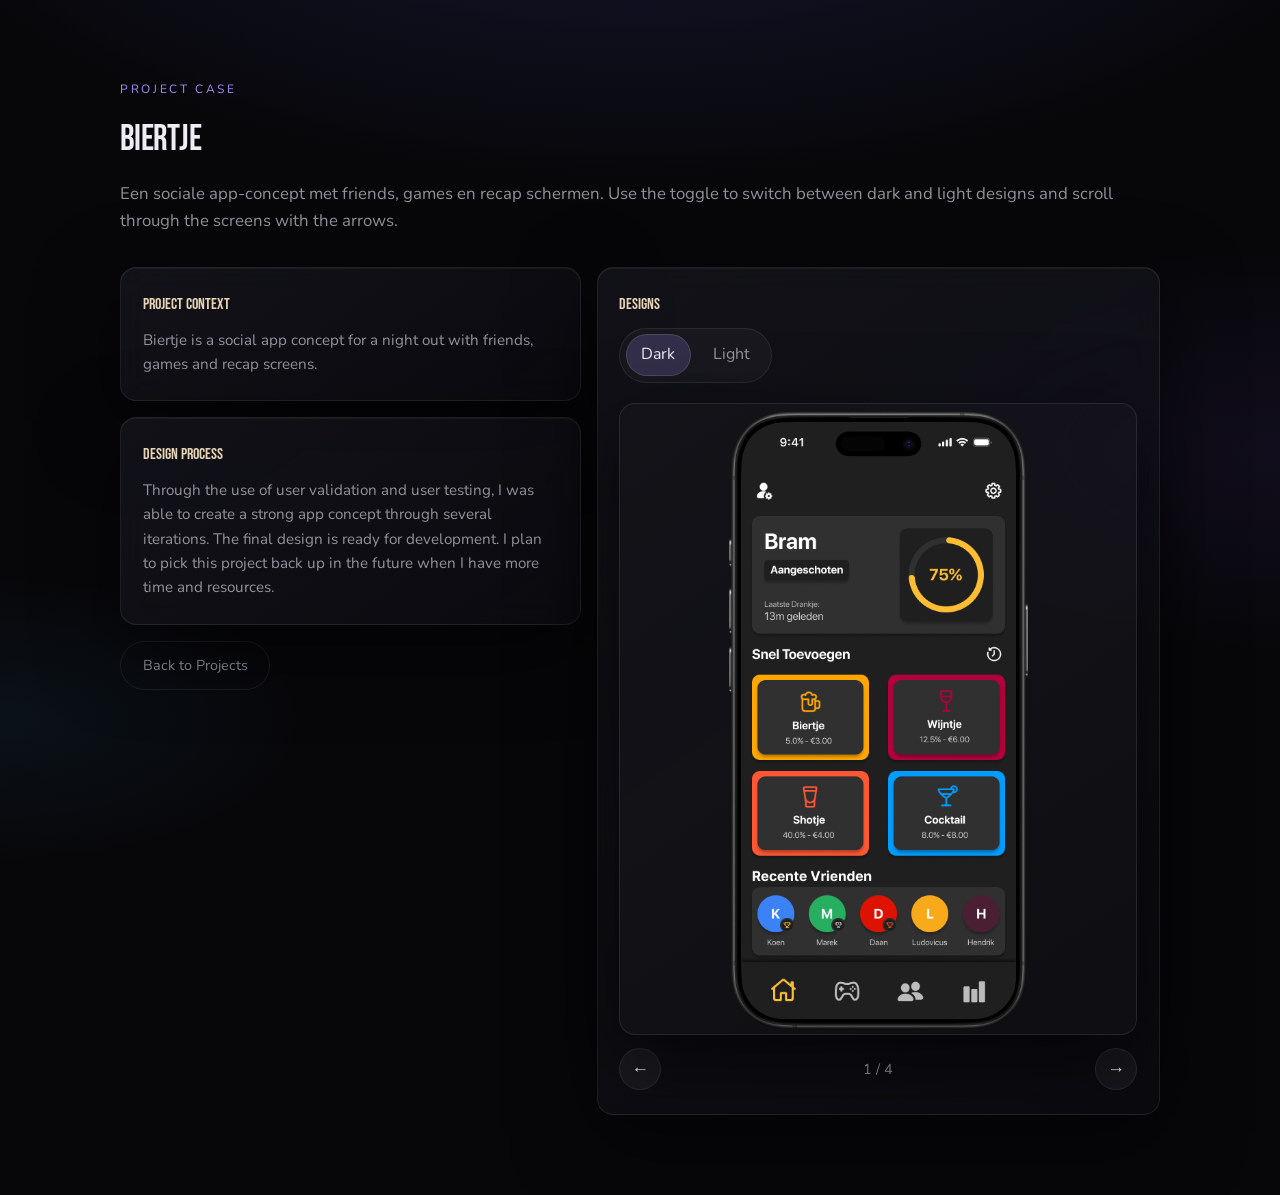
==== project-biertje.html @ c17e0af4 "Added project pages, with carousel to show app designs." ====
<!DOCTYPE html>
<html lang="nl">
  <head>
    <meta charset="UTF-8" />
    <meta name="viewport" content="width=device-width, initial-scale=1.0" />
    <meta
      name="description"
      content="Project detailpagina van Biertje app met dark/light design carousel."
    />
    <title>Project — Biertje App</title>
    <link rel="stylesheet" href="style.css" />
    <style>
      .project-layout {
        margin-top: 2rem;
        display: grid;
        grid-template-columns: minmax(0, 0.9fr) minmax(0, 1.1fr);
        gap: 1rem;
        align-items: start;
      }

      .project-layout__left,
      .project-layout__right {
        display: grid;
        gap: 1rem;
      }

      @media (max-width: 980px) {
        .project-layout {
          grid-template-columns: 1fr;
        }
      }

      .mode-switch {
        display: inline-flex;
        gap: 0.4rem;
        padding: 0.35rem;
        border-radius: 999px;
        border: 1px solid var(--border-subtle);
        background: rgba(255, 255, 255, 0.03);
      }

      .mode-switch__btn {
        border: 1px solid transparent;
        border-radius: 999px;
        padding: 0.45rem 0.9rem;
        background: transparent;
        color: var(--text-muted);
        font: inherit;
        cursor: pointer;
      }

      .mode-switch__btn.is-active {
        background: rgba(167, 139, 250, 0.2);
        border-color: rgba(255, 255, 255, 0.12);
        color: var(--text);
      }

      .carousel {
        margin-top: 1.25rem;
      }

      .carousel__viewer {
        position: relative;
        overflow: hidden;
        border-radius: var(--radius-md);
        border: 1px solid var(--border-subtle);
        background: rgba(255, 255, 255, 0.03);
        box-shadow: var(--shadow-soft);
      }

      .carousel__img {
        width: 100%;
        max-height: 70vh;
        object-fit: contain;
        background: rgba(0, 0, 0, 0.18);
      }

      .carousel__controls {
        display: flex;
        align-items: center;
        justify-content: space-between;
        margin-top: 0.85rem;
        gap: 0.75rem;
      }

      .carousel__arrow {
        width: 42px;
        height: 42px;
        border-radius: 50%;
        border: 1px solid var(--border-subtle);
        background: rgba(255, 255, 255, 0.05);
        color: var(--text);
        font-size: 1.1rem;
        cursor: pointer;
      }

      .carousel__meta {
        margin: 0;
        color: var(--text-muted);
        font-size: 0.9rem;
      }
    </style>
  </head>
  <body>
    <main class="section">
      <div class="section__inner">
        <p class="section__eyebrow">Project case</p>
        <h1 class="section__title">Biertje</h1>
        <p class="section__subtitle">
          Een sociale app-concept met friends, games en recap schermen. Use the toggle to switch between dark and light 
          designs and scroll through the screens with the arrows.
        </p>

        <div class="project-layout">
          <div class="project-layout__left">
            <article class="card glass-card">
              <h2 class="card__title">Project context</h2>
              <p class="card__text">
                Biertje is a social app concept for a night out with friends, games and recap screens.
              </p>
            </article>

            <article class="card glass-card">
              <h2 class="card__title">Design Process</h2>
              <p class="card__text">
                Through the use of user validation and user testing, I was able to create a strong app concept through
                several iterations. The final design is ready for development. I plan to pick this project back up 
                in the future when I have more time and resources.              
              </p>
            </article>

            <div class="hero__actions" style="justify-content: flex-start">
              <a class="btn btn--ghost" href="index.html#projects">Back to Projects</a>
            </div>
          </div>

          <div class="project-layout__right">
            <article class="card glass-card">
              <h2 class="card__title">Designs</h2>

              <div class="mode-switch" role="group" aria-label="Design mode selectie">
                <button class="mode-switch__btn is-active" type="button" data-mode-btn="dark">Dark</button>
                <button class="mode-switch__btn" type="button" data-mode-btn="light">Light</button>
              </div>

              <div class="carousel">
                <div class="carousel__viewer">
                  <img class="carousel__img" id="carousel-image" src="" alt="Biertje app scherm" />
                </div>
                <div class="carousel__controls">
                  <button class="carousel__arrow" id="carousel-prev" type="button" aria-label="Vorige scherm">
                    ←
                  </button>
                  <p class="carousel__meta" id="carousel-meta">1 / 4</p>
                  <button class="carousel__arrow" id="carousel-next" type="button" aria-label="Volgende scherm">
                    →
                  </button>
                </div>
              </div>
            </article>
          </div>
        </div>
      </div>
    </main>

    <script>
      (function () {
        var screens = {
          dark: [
            "img/Biertje Images/MVP Home Dark.png",
            "img/Biertje Images/MVP Games Dark.png",
            "img/Biertje Images/MVP Social Dark.png",
            "img/Biertje Images/MVP Statistics Dark.png"
          ],
          light: [
            "img/Biertje Images/MVP Home Light.png",
            "img/Biertje Images/MVP Games Light.png",
            "img/Biertje Images/MVP Social Light.png",
            "img/Biertje Images/MVP Statistics Light.png"
          ]
        };

        var mode = "dark";
        var index = 0;
        var imageEl = document.getElementById("carousel-image");
        var metaEl = document.getElementById("carousel-meta");
        var prevBtn = document.getElementById("carousel-prev");
        var nextBtn = document.getElementById("carousel-next");
        var modeBtns = document.querySelectorAll("[data-mode-btn]");

        function render() {
          var items = screens[mode];
          var current = items[index];
          imageEl.src = current;
          imageEl.alt = "Biertje app " + mode + " scherm " + (index + 1);
          metaEl.textContent = String(index + 1) + " / " + String(items.length);
        }

        function setMode(nextMode) {
          mode = nextMode;
          index = 0;
          modeBtns.forEach(function (btn) {
            btn.classList.toggle("is-active", btn.getAttribute("data-mode-btn") === mode);
          });
          render();
        }

        prevBtn.addEventListener("click", function () {
          var items = screens[mode];
          index = (index - 1 + items.length) % items.length;
          render();
        });

        nextBtn.addEventListener("click", function () {
          var items = screens[mode];
          index = (index + 1) % items.length;
          render();
        });

        modeBtns.forEach(function (btn) {
          btn.addEventListener("click", function () {
            setMode(btn.getAttribute("data-mode-btn"));
          });
        });

        render();
      })();
    </script>
  </body>
</html>
---- style.css ----
@import url("https://fonts.googleapis.com/css2?family=Bebas+Neue&family=Nunito:wght@400&display=swap");

/* =============================================================================
   Portfolio — dark luxury, selective glass
   ============================================================================= */

:root {
  --bg-deep: #07070a;
  --bg-elevated: #0e0e12;
  --surface: rgba(18, 18, 24, 0.65);
  --border-subtle: rgba(255, 255, 255, 0.08);
  --border-glow: rgba(200, 182, 255, 0.22);
  --text: rgba(248, 246, 255, 0.96);
  --text-muted: rgba(200, 198, 210, 0.72);
  --accent: #c4b5fd;
  --accent-strong: #a78bfa;
  --accent-dim: rgba(167, 139, 250, 0.35);
  --gold: #e8d5b5;
  --shadow-soft: 0 24px 80px rgba(0, 0, 0, 0.55);
  --shadow-glow: 0 0 60px rgba(139, 92, 246, 0.12);
  --radius-sm: 10px;
  --radius-md: 16px;
  --radius-lg: 24px;
  --font-sans: "Nunito", system-ui, -apple-system, "Segoe UI", Roboto, "Helvetica Neue", Arial, sans-serif;
  --font-display: "Bebas Neue", "Arial Narrow", Arial, sans-serif;
  --header-h: 72px;
  --ease-out: cubic-bezier(0.22, 1, 0.36, 1);
  --ease-spring: cubic-bezier(0.34, 1.56, 0.64, 1);
}

*,
*::before,
*::after {
  box-sizing: border-box;
}

html {
  scroll-behavior: smooth;
  scroll-padding-top: calc(var(--header-h) + 16px);
}

@media (prefers-reduced-motion: reduce) {
  html {
    scroll-behavior: auto;
  }
}

body {
  margin: 0;
  min-height: 100vh;
  font-family: var(--font-sans);
  font-weight: 400;
  font-size: 1rem;
  line-height: 1.6;
  color: var(--text);
  background: var(--bg-deep);
  background-image:
    radial-gradient(ellipse 120% 80% at 50% -20%, rgba(99, 102, 241, 0.18), transparent 50%),
    radial-gradient(ellipse 80% 50% at 100% 50%, rgba(139, 92, 246, 0.08), transparent 45%),
    radial-gradient(ellipse 60% 40% at 0% 80%, rgba(56, 189, 248, 0.06), transparent 40%);
  background-attachment: fixed;
  -webkit-font-smoothing: antialiased;
}

img {
  max-width: 100%;
  height: auto;
  display: block;
}

a {
  color: inherit;
  text-decoration-thickness: 1px;
  text-underline-offset: 0.2em;
}

a:hover {
  color: var(--accent);
}

:focus-visible {
  outline: 2px solid var(--accent-strong);
  outline-offset: 3px;
}

.skip-link {
  position: absolute;
  left: -9999px;
  top: 0.75rem;
  z-index: 1000;
  padding: 0.5rem 1rem;
  background: var(--bg-elevated);
  border-radius: var(--radius-sm);
}

.skip-link:focus {
  left: 0.75rem;
}

/* -----------------------------------------------------------------------------
   Glass utilities (selective use)
   ----------------------------------------------------------------------------- */

.glass-nav {
  background: linear-gradient(
    135deg,
    rgba(255, 255, 255, 0.06) 0%,
    rgba(255, 255, 255, 0.02) 100%
  );
  backdrop-filter: blur(18px) saturate(160%);
  -webkit-backdrop-filter: blur(18px) saturate(160%);
  border: 1px solid var(--border-subtle);
  box-shadow:
    0 4px 24px rgba(0, 0, 0, 0.35),
    inset 0 1px 0 rgba(255, 255, 255, 0.06);
}

.glass-card {
  background: linear-gradient(
    145deg,
    rgba(22, 22, 30, 0.72) 0%,
    rgba(14, 14, 20, 0.55) 100%
  );
  backdrop-filter: blur(14px) saturate(150%);
  -webkit-backdrop-filter: blur(14px) saturate(150%);
  border: 1px solid var(--border-subtle);
  border-radius: var(--radius-md);
  box-shadow:
    var(--shadow-soft),
    inset 0 1px 0 rgba(255, 255, 255, 0.05);
  transition:
    transform 0.45s var(--ease-out),
    border-color 0.35s ease,
    box-shadow 0.45s var(--ease-out);
}

.glass-card:hover {
  border-color: rgba(255, 255, 255, 0.12);
  box-shadow:
    var(--shadow-soft),
    0 0 0 1px rgba(167, 139, 250, 0.12),
    var(--shadow-glow);
  transform: translateY(-4px);
}

.glass-btn {
  position: relative;
  overflow: hidden;
  background: linear-gradient(
    135deg,
    rgba(255, 255, 255, 0.1) 0%,
    rgba(255, 255, 255, 0.03) 100%
  );
  backdrop-filter: blur(12px);
  -webkit-backdrop-filter: blur(12px);
  border: 1px solid rgba(255, 255, 255, 0.14);
  box-shadow:
    inset 0 1px 0 rgba(255, 255, 255, 0.12),
    0 8px 32px rgba(0, 0, 0, 0.35);
  transition:
    transform 0.35s var(--ease-spring),
    border-color 0.3s ease,
    box-shadow 0.35s ease;
}

.glass-btn::after {
  content: "";
  position: absolute;
  inset: 0;
  background: linear-gradient(
    120deg,
    transparent 40%,
    rgba(255, 255, 255, 0.12) 50%,
    transparent 60%
  );
  transform: translateX(-100%);
  transition: transform 0.6s var(--ease-out);
}

.glass-btn:hover::after {
  transform: translateX(100%);
}

.glass-btn:hover {
  border-color: rgba(200, 182, 255, 0.35);
  box-shadow:
    inset 0 1px 0 rgba(255, 255, 255, 0.15),
    0 12px 40px rgba(99, 102, 241, 0.15);
}

.glass-pill {
  background: rgba(16, 16, 22, 0.5);
  backdrop-filter: blur(10px);
  -webkit-backdrop-filter: blur(10px);
  border: 1px solid var(--border-subtle);
  border-radius: 999px;
  transition: border-color 0.3s ease, box-shadow 0.35s ease;
}

.glass-pill:hover {
  border-color: rgba(167, 139, 250, 0.25);
  box-shadow: 0 0 24px rgba(139, 92, 246, 0.08);
}

/* -----------------------------------------------------------------------------
   Header & nav
   ----------------------------------------------------------------------------- */

.site-header {
  position: fixed;
  top: 0;
  left: 0;
  right: 0;
  z-index: 100;
  padding: 1rem 1.25rem;
  pointer-events: none;
}

.site-header__inner {
  max-width: 1120px;
  margin: 0 auto;
  display: flex;
  align-items: center;
  justify-content: space-between;
  gap: 1rem;
  padding: 0.65rem 1.1rem;
  border-radius: 999px;
  pointer-events: auto;
}

.logo {
  font-family: var(--font-display);
  font-weight: 400;
  font-size: 1.45rem;
  letter-spacing: 0.06em;
  text-decoration: none;
  color: var(--text);
  background: linear-gradient(135deg, var(--text) 0%, var(--accent) 100%);
  -webkit-background-clip: text;
  background-clip: text;
  color: transparent;
}

.logo--footer {
  display: inline-flex;
  align-items: center;
  justify-content: center;
  width: 2.25rem;
  height: 2.25rem;
  border-radius: var(--radius-sm);
  border: 1px solid var(--border-subtle);
  background: rgba(255, 255, 255, 0.04);
  -webkit-background-clip: border-box;
  background-clip: border-box;
  color: var(--text);
  font-size: 0.85rem;
}

.site-nav__list {
  display: flex;
  flex-wrap: wrap;
  gap: 0.35rem 1.5rem;
  list-style: none;
  margin: 0;
  padding: 0;
}

.site-nav a {
  text-decoration: none;
  font-size: 0.9rem;
  font-weight: 400;
  color: var(--text-muted);
  padding: 0.35rem 0;
  position: relative;
  transition: color 0.25s ease;
}

.site-nav a::after {
  content: "";
  position: absolute;
  left: 0;
  bottom: 0;
  width: 100%;
  height: 1px;
  background: linear-gradient(90deg, var(--accent-strong), transparent);
  transform: scaleX(0);
  transform-origin: left;
  transition: transform 0.35s var(--ease-out);
}

.site-nav a:hover {
  color: var(--text);
}

.site-nav a:hover::after {
  transform: scaleX(1);
}

.nav-toggle {
  display: none;
  flex-direction: column;
  justify-content: center;
  gap: 6px;
  width: 44px;
  height: 44px;
  padding: 0;
  border: 1px solid var(--border-subtle);
  border-radius: var(--radius-sm);
  background: rgba(255, 255, 255, 0.04);
  cursor: pointer;
  transition: background 0.25s ease, border-color 0.25s ease;
}

.nav-toggle:hover {
  background: rgba(255, 255, 255, 0.08);
  border-color: rgba(255, 255, 255, 0.15);
}

.nav-toggle__bar {
  display: block;
  width: 18px;
  height: 2px;
  margin: 0 auto;
  background: var(--text);
  border-radius: 1px;
  transition: transform 0.35s var(--ease-out), opacity 0.25s ease;
}

.site-header.is-open .nav-toggle__bar:first-child {
  transform: translateY(4px) rotate(45deg);
}

.site-header.is-open .nav-toggle__bar:last-child {
  transform: translateY(-4px) rotate(-45deg);
}

.nav-backdrop {
  position: fixed;
  inset: 0;
  z-index: 90;
  background: rgba(4, 4, 8, 0.65);
  backdrop-filter: blur(6px);
  -webkit-backdrop-filter: blur(6px);
}

.nav-backdrop[hidden] {
  display: none;
}

@media (max-width: 768px) {
  .nav-toggle {
    display: flex;
  }

  .site-nav {
    position: fixed;
    top: 88px;
    left: 1.25rem;
    right: 1.25rem;
    padding: 1.25rem;
    border-radius: var(--radius-md);
    background: linear-gradient(
      160deg,
      rgba(22, 22, 30, 0.95) 0%,
      rgba(12, 12, 18, 0.92) 100%
    );
    backdrop-filter: blur(20px) saturate(160%);
    -webkit-backdrop-filter: blur(20px) saturate(160%);
    border: 1px solid var(--border-subtle);
    box-shadow: var(--shadow-soft), var(--shadow-glow);
    opacity: 0;
    visibility: hidden;
    transform: translateY(-12px) scale(0.98);
    transition:
      opacity 0.35s var(--ease-out),
      visibility 0.35s,
      transform 0.45s var(--ease-out);
    pointer-events: none;
    z-index: 95;
  }

  .site-header.is-open .site-nav {
    opacity: 1;
    visibility: visible;
    transform: translateY(0) scale(1);
    pointer-events: auto;
  }

  .site-nav__list {
    flex-direction: column;
    gap: 0.25rem;
  }

  .site-nav a {
    display: block;
    padding: 0.65rem 0.5rem;
    border-radius: var(--radius-sm);
  }

  .site-nav a:hover {
    background: rgba(255, 255, 255, 0.04);
  }

  .site-nav a::after {
    display: none;
  }
}

/* -----------------------------------------------------------------------------
   Hero
   ----------------------------------------------------------------------------- */

.hero {
  position: relative;
  min-height: min(92vh, 900px);
  display: flex;
  flex-direction: column;
  align-items: center;
  justify-content: center;
  gap: clamp(2rem, 5vh, 3rem);
  padding: calc(var(--header-h) + 2.5rem) clamp(1.25rem, 5vw, 2.5rem) clamp(3rem, 8vh, 5rem);
  overflow: hidden;
  text-align: center;
}

.hero__bg {
  position: absolute;
  inset: -20%;
  background:
    radial-gradient(circle at 50% 28%, rgba(167, 139, 250, 0.16), transparent 45%),
    radial-gradient(circle at 50% 70%, rgba(56, 189, 248, 0.07), transparent 42%);
  pointer-events: none;
  z-index: 0;
}

.hero__content {
  position: relative;
  z-index: 1;
  width: 100%;
  max-width: 42rem;
  margin-inline: auto;
}

.hero__eyebrow {
  font-size: 0.8rem;
  font-weight: 600;
  letter-spacing: 0.2em;
  text-transform: uppercase;
  color: var(--accent);
  margin: 0 0 1rem;
}

.hero__title {
  font-family: var(--font-display);
  font-weight: 400;
  font-size: clamp(2.25rem, 5vw, 3.5rem);
  line-height: 1.12;
  letter-spacing: -0.02em;
  margin: 0 0 1.25rem;
  text-wrap: balance;
}

.hero__accent {
  background: linear-gradient(120deg, var(--gold) 0%, var(--accent-strong) 45%, #38bdf8 100%);
  -webkit-background-clip: text;
  background-clip: text;
  color: transparent;
}

.hero__lead {
  font-size: 1.1rem;
  color: var(--text-muted);
  max-width: 38ch;
  margin: 0 auto 1.75rem;
}

.hero__actions {
  display: flex;
  flex-wrap: wrap;
  gap: 0.75rem 1rem;
  justify-content: center;
}

.hero__meta {
  position: relative;
  z-index: 1;
  margin: 0;
  display: inline-flex;
  align-items: center;
  justify-content: center;
  gap: 0.65rem;
  font-size: 0.85rem;
  color: var(--text-muted);
}

.hero__dot {
  width: 8px;
  height: 8px;
  border-radius: 50%;
  background: radial-gradient(circle, #4ade80 0%, #16a34a 100%);
  box-shadow: 0 0 12px rgba(74, 222, 128, 0.6);
  animation: pulse-dot 2.5s var(--ease-out) infinite;
}

@keyframes pulse-dot {
  0%,
  100% {
    opacity: 1;
    transform: scale(1);
  }
  50% {
    opacity: 0.85;
    transform: scale(1.08);
  }
}

@media (prefers-reduced-motion: reduce) {
  .hero__dot {
    animation: none;
  }
}

/* -----------------------------------------------------------------------------
   Buttons
   ----------------------------------------------------------------------------- */

.btn {
  display: inline-flex;
  align-items: center;
  justify-content: center;
  padding: 0.75rem 1.35rem;
  font-family: inherit;
  font-size: 0.9rem;
  font-weight: 400;
  text-decoration: none;
  border-radius: 999px;
  cursor: pointer;
  border: none;
  color: var(--text);
}

.btn--primary {
  background: linear-gradient(135deg, rgba(167, 139, 250, 0.35) 0%, rgba(99, 102, 241, 0.25) 100%);
  color: var(--text);
}

.btn--primary:hover {
  color: var(--text);
}

.btn--ghost {
  background: transparent;
  border: 1px solid var(--border-subtle);
  color: var(--text-muted);
  transition:
    color 0.25s ease,
    border-color 0.25s ease,
    background 0.25s ease;
}

.btn--ghost:hover {
  color: var(--text);
  border-color: rgba(255, 255, 255, 0.2);
  background: rgba(255, 255, 255, 0.04);
}

/* -----------------------------------------------------------------------------
   Sections
   ----------------------------------------------------------------------------- */

.section {
  padding: 5rem 1.5rem;
}

.section__inner {
  max-width: 1040px;
  margin: 0 auto;
}

.section__inner--narrow {
  max-width: 640px;
}

.section__head {
  margin-bottom: 3rem;
  max-width: 560px;
}

.section__eyebrow {
  font-size: 0.75rem;
  font-weight: 400;
  letter-spacing: 0.22em;
  text-transform: uppercase;
  color: var(--accent-strong);
  margin: 0 0 0.75rem;
}

.section__title {
  font-family: var(--font-display);
  font-size: clamp(1.75rem, 3vw, 2.25rem);
  font-weight: 400;
  letter-spacing: -0.02em;
  margin: 0 0 0.75rem;
}

.section__subtitle {
  margin: 0;
  color: var(--text-muted);
  font-size: 1.05rem;
}

/* About */
.about__grid {
  display: grid;
  gap: 1.25rem;
  grid-template-columns: repeat(3, 1fr);
}

@media (max-width: 900px) {
  .about__grid {
    grid-template-columns: 1fr;
  }
}

.card {
  padding: 1.5rem 1.35rem;
}

.card__title {
  font-family: var(--font-display);
  font-size: 1rem;
  font-weight: 400;
  margin: 0 0 0.65rem;
  color: var(--gold);
}

.card__text {
  margin: 0;
  font-size: 0.95rem;
  color: var(--text-muted);
}

/* Projects */
.projects__list {
  list-style: none;
  margin: 0;
  padding: 0;
  display: flex;
  flex-direction: column;
  gap: 1.5rem;
}

.project-card {
  display: grid;
  grid-template-columns: minmax(0, 200px) 1fr;
  gap: 0;
  overflow: hidden;
  padding: 0;
  text-decoration: none;
  color: inherit;
  cursor: pointer;
}

@media (max-width: 700px) {
  .project-card {
    grid-template-columns: 1fr;
  }
}

.project-card__media {
  min-height: 140px;
  position: relative;
  overflow: hidden;
}

.project-card__gradient {
  position: absolute;
  inset: 0;
  display: block;
}

.project-card__image {
  width: 100%;
  height: 100%;
  min-height: 140px;
  object-fit: cover;
}

.project-card__gradient--a {
  background: linear-gradient(145deg, #6366f1 0%, #1e1b4b 100%);
}

.project-card__gradient--b {
  background: linear-gradient(145deg, #0ea5e9 0%, #1e3a5f 100%);
}

.project-card__gradient--c {
  background: linear-gradient(145deg, #a78bfa 0%, #3b0764 100%);
}

.project-card__body {
  padding: 1.5rem 1.5rem 1.5rem 1.75rem;
}

@media (max-width: 700px) {
  .project-card__body {
    padding: 1.25rem;
  }
}

.project-card__title {
  font-family: var(--font-display);
  font-size: 1.2rem;
  font-weight: 400;
  margin: 0 0 0.5rem;
}

.project-card__desc {
  margin: 0 0 1rem;
  font-size: 0.95rem;
  color: var(--text-muted);
}

.project-card__tags {
  display: flex;
  flex-wrap: wrap;
  gap: 0.4rem;
  list-style: none;
  margin: 0 0 1rem;
  padding: 0;
}

.project-card__tags li {
  font-size: 0.72rem;
  font-weight: 600;
  letter-spacing: 0.06em;
  text-transform: uppercase;
  padding: 0.3rem 0.55rem;
  border-radius: 6px;
  background: rgba(255, 255, 255, 0.06);
  border: 1px solid var(--border-subtle);
  color: var(--text-muted);
}

.project-card__link {
  font-size: 0.9rem;
  font-weight: 400;
  text-decoration: none;
  color: var(--accent);
  display: inline-flex;
  align-items: center;
  gap: 0.35rem;
  transition: gap 0.3s var(--ease-out), color 0.25s ease;
}

.project-card__link::after {
  content: "→";
  transition: transform 0.3s var(--ease-out);
}

.project-card__link:hover {
  color: var(--gold);
}

.project-card__link:hover::after {
  transform: translateX(4px);
}

/* Skills */
.skills__grid {
  list-style: none;
  margin: 0;
  padding: 0;
  display: grid;
  gap: 0.85rem;
  grid-template-columns: repeat(2, 1fr);
}

@media (max-width: 640px) {
  .skills__grid {
    grid-template-columns: 1fr;
  }
}

.skill-pill {
  display: grid;
  gap: 0.65rem;
  padding: 1rem 1.15rem;
}

.skill-pill__name {
  font-size: 0.9rem;
  font-weight: 400;
}

.skill-pill__meter {
  display: block;
  height: 4px;
  border-radius: 999px;
  background: rgba(255, 255, 255, 0.08);
  overflow: hidden;
}

.skill-pill__fill {
  display: block;
  height: 100%;
  width: var(--level, 80%);
  border-radius: inherit;
  background: linear-gradient(90deg, var(--accent-dim), var(--accent-strong));
  box-shadow: 0 0 16px rgba(167, 139, 250, 0.35);
  transform-origin: left;
  transform: scaleX(0.2);
  transition: transform 1s var(--ease-out);
}

.skill-pill.is-visible .skill-pill__fill {
  transform: scaleX(1);
}

/* Contact */
.contact__panel {
  padding: 2rem 1.75rem;
  text-align: center;
}

.contact__email {
  margin: 0 0 1.5rem;
  font-size: clamp(1.1rem, 2.5vw, 1.35rem);
  font-weight: 400;
}

.contact__email a {
  text-decoration: none;
  background: linear-gradient(120deg, var(--text), var(--accent));
  -webkit-background-clip: text;
  background-clip: text;
  color: transparent;
}

.contact__email a:hover {
  color: var(--gold);
  -webkit-background-clip: unset;
  background-clip: unset;
}

.contact__actions {
  display: flex;
  flex-wrap: wrap;
  gap: 0.65rem;
  justify-content: center;
}

/* Footer */
.site-footer {
  padding: 2.5rem 1.5rem 3rem;
  border-top: 1px solid var(--border-subtle);
  margin-top: 2rem;
}

.site-footer__inner {
  max-width: 1040px;
  margin: 0 auto;
  display: flex;
  flex-wrap: wrap;
  align-items: center;
  justify-content: space-between;
  gap: 1rem;
}

.site-footer__brand {
  display: flex;
  align-items: center;
  gap: 0.75rem;
  margin: 0;
  font-size: 0.9rem;
  color: var(--text-muted);
}

.site-footer__copy {
  margin: 0;
  font-size: 0.8rem;
  color: rgba(160, 158, 170, 0.65);
}

.glass-btn--icon {
  width: 44px;
  height: 44px;
  padding: 0;
  border-radius: var(--radius-sm);
  font-size: 1.1rem;
  line-height: 1;
  text-decoration: none;
  display: inline-flex;
  align-items: center;
  justify-content: center;
}

/* -----------------------------------------------------------------------------
   Reveal animations
   ----------------------------------------------------------------------------- */

.reveal {
  opacity: 0;
  transform: translateY(22px);
  transition:
    opacity 0.65s var(--ease-out),
    transform 0.65s var(--ease-out);
}

.reveal.is-visible {
  opacity: 1;
  transform: translateY(0);
}

@media (prefers-reduced-motion: reduce) {
  .reveal {
    opacity: 1;
    transform: none;
    transition: none;
  }

  .glass-card:hover {
    transform: none;
  }
}
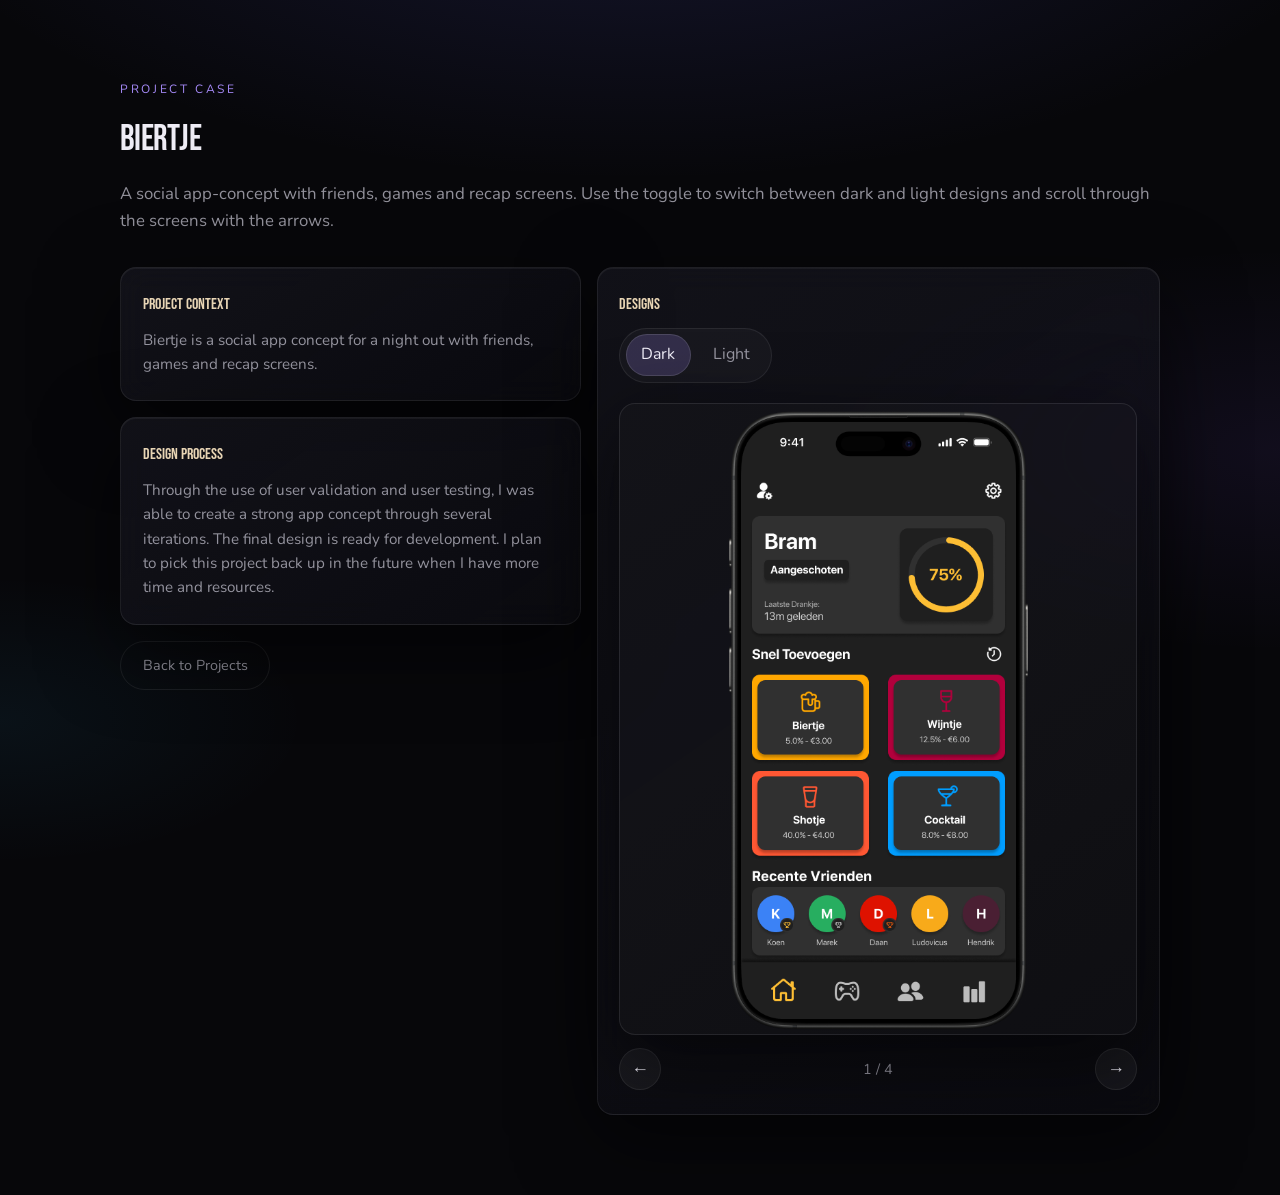
==== commit 42b163df: "Text changes." ====
--- a/project-biertje.html
+++ b/project-biertje.html
@@ -107,7 +107,7 @@
         <p class="section__eyebrow">Project case</p>
         <h1 class="section__title">Biertje</h1>
         <p class="section__subtitle">
-          Een sociale app-concept met friends, games en recap schermen. Use the toggle to switch between dark and light 
+          A social app-concept with friends, games and recap screens. Use the toggle to switch between dark and light 
           designs and scroll through the screens with the arrows.
         </p>
 
